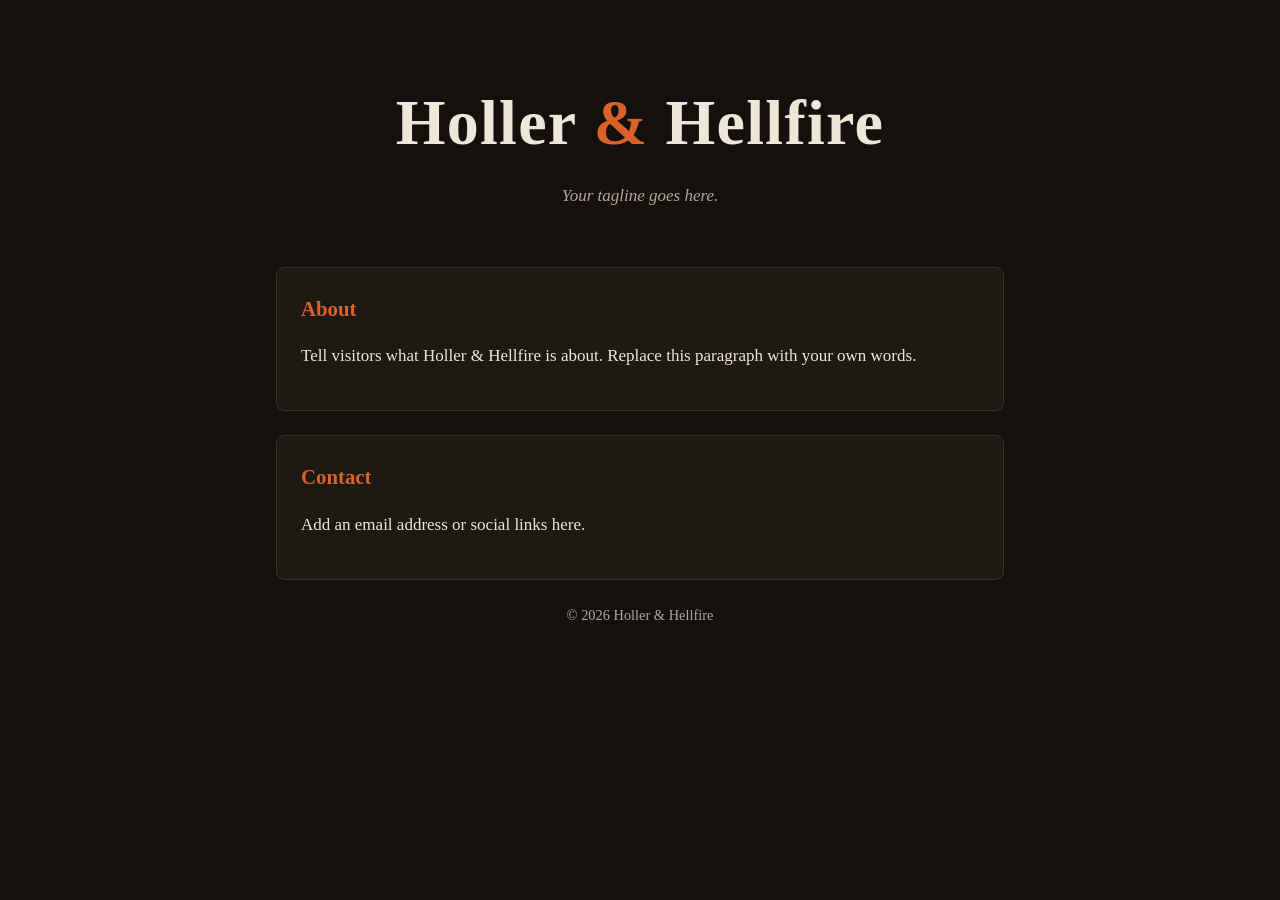
==== index.html @ 9d5f8505 "Add starter site for GitHub Pages The repository was empty, so there was nothing for GitHub Pages to" ====
<!doctype html>
<html lang="en">
<head>
  <meta charset="utf-8">
  <meta name="viewport" content="width=device-width, initial-scale=1">
  <title>Holler &amp; Hellfire</title>
  <meta name="description" content="Holler &amp; Hellfire">
  <style>
    :root {
      --bg: #14100d;
      --surface: #1f1914;
      --text: #efe6da;
      --muted: #b5a796;
      --accent: #d9622b;
      --border: #3a2f26;
    }
    * { box-sizing: border-box; }
    body {
      margin: 0;
      background: var(--bg);
      color: var(--text);
      font: 17px/1.6 Georgia, "Times New Roman", serif;
    }
    header, main, footer {
      max-width: 760px;
      margin: 0 auto;
      padding: 0 16px;
    }
    header { padding-top: 72px; padding-bottom: 40px; text-align: center; }
    h1 {
      margin: 0;
      font-size: clamp(2.4rem, 8vw, 4rem);
      letter-spacing: 0.02em;
    }
    h1 span { color: var(--accent); }
    .tagline { color: var(--muted); font-style: italic; margin-top: 8px; }
    section {
      background: var(--surface);
      border: 1px solid var(--border);
      border-radius: 8px;
      padding: 24px;
      margin-bottom: 24px;
    }
    h2 { margin-top: 0; color: var(--accent); font-size: 1.3rem; }
    a { color: var(--accent); }
    footer { color: var(--muted); font-size: 0.9rem; text-align: center; padding-bottom: 48px; }
  </style>
</head>
<body>
  <header>
    <h1>Holler <span>&amp;</span> Hellfire</h1>
    <p class="tagline">Your tagline goes here.</p>
  </header>

  <main>
    <section id="about">
      <h2>About</h2>
      <p>Tell visitors what Holler &amp; Hellfire is about. Replace this paragraph with your own words.</p>
    </section>

    <section id="contact">
      <h2>Contact</h2>
      <p>Add an email address or social links here.</p>
    </section>
  </main>

  <footer>
    &copy; <span id="year"></span> Holler &amp; Hellfire
  </footer>
  <script>document.getElementById('year').textContent = new Date().getFullYear();</script>
</body>
</html>
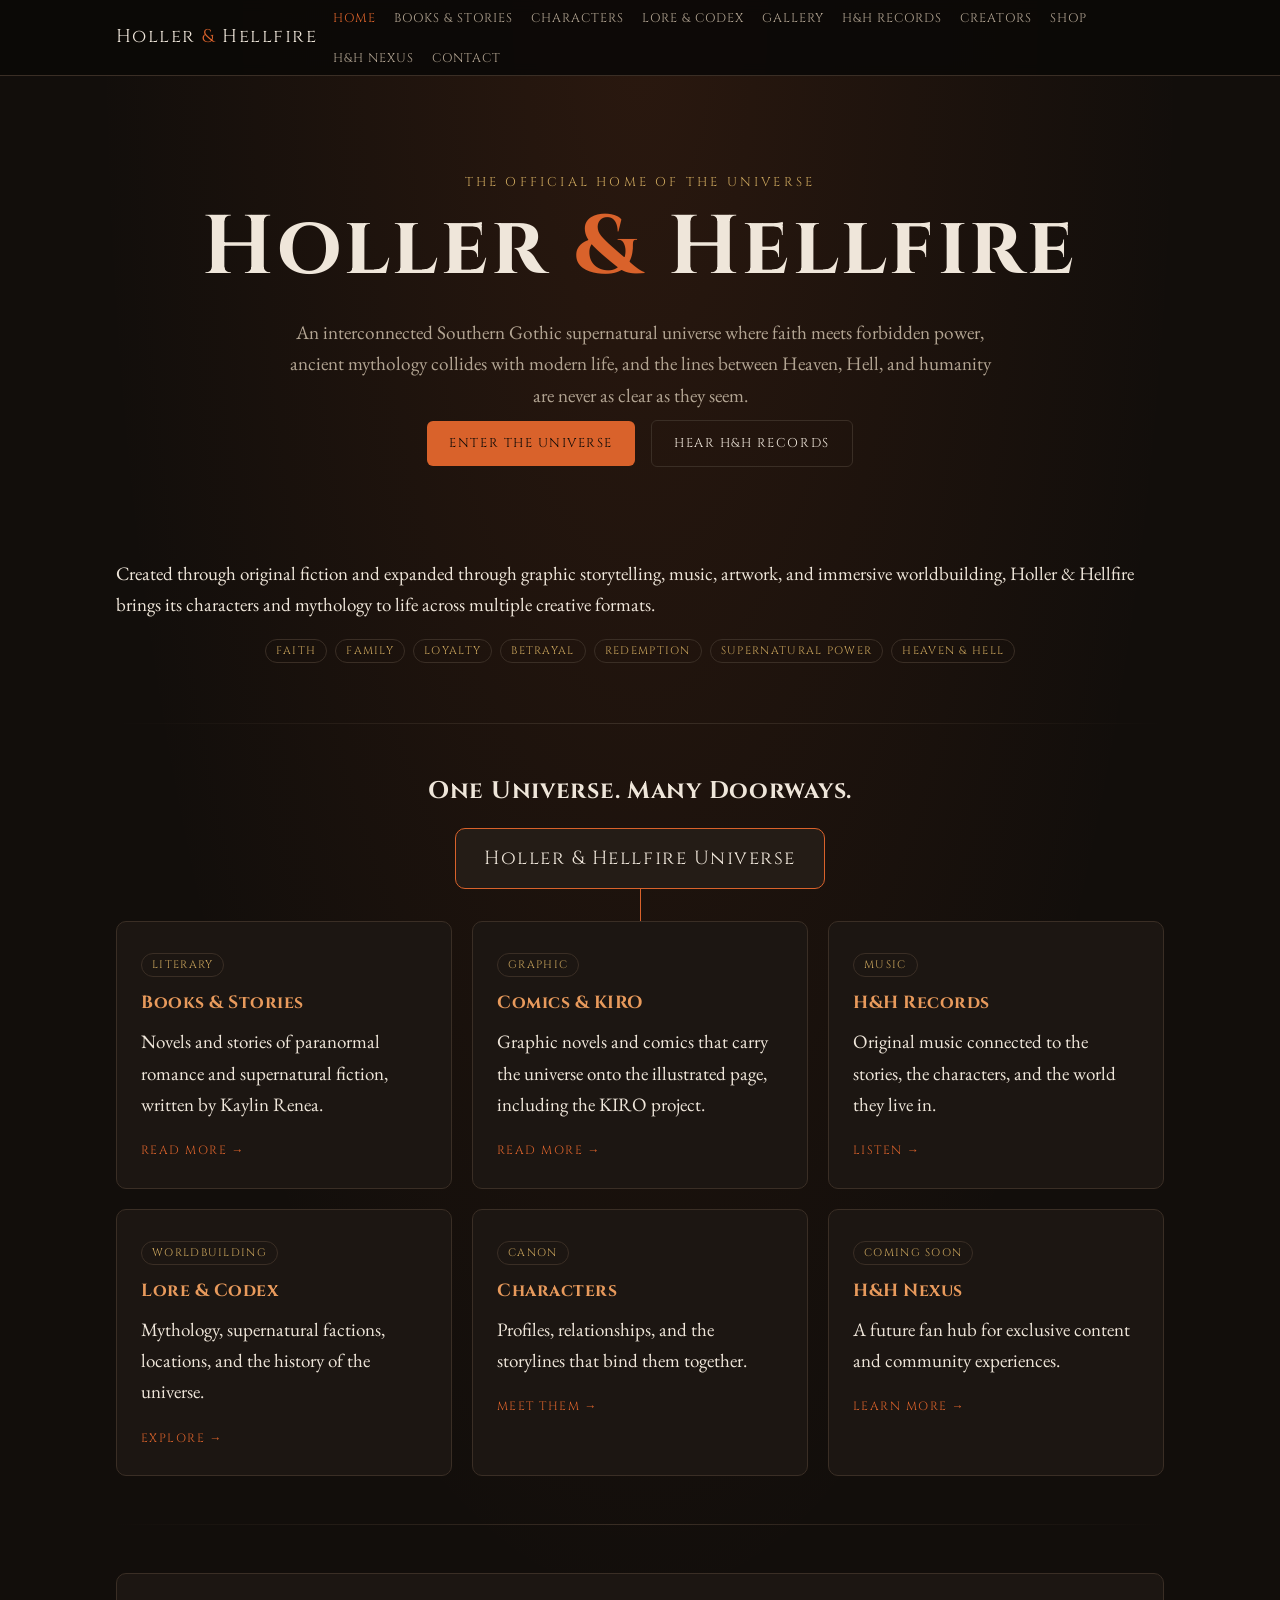
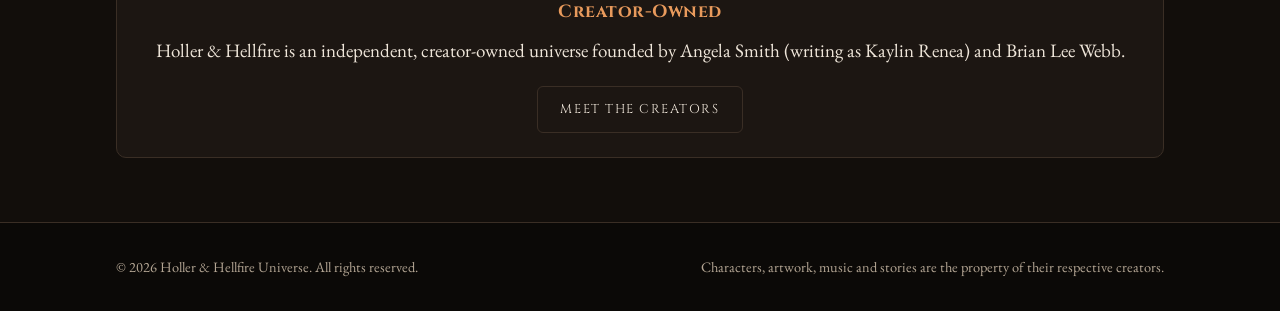
==== commit fd93d457: "Build multi-page Holler & Hellfire Universe site Ten pages presenting Holler & Hellfire as the umbre" ====
--- a/index.html
+++ b/index.html
@@ -3,70 +3,125 @@
 <head>
   <meta charset="utf-8">
   <meta name="viewport" content="width=device-width, initial-scale=1">
-  <title>Holler &amp; Hellfire</title>
-  <meta name="description" content="Holler &amp; Hellfire">
-  <style>
-    :root {
-      --bg: #14100d;
-      --surface: #1f1914;
-      --text: #efe6da;
-      --muted: #b5a796;
-      --accent: #d9622b;
-      --border: #3a2f26;
-    }
-    * { box-sizing: border-box; }
-    body {
-      margin: 0;
-      background: var(--bg);
-      color: var(--text);
-      font: 17px/1.6 Georgia, "Times New Roman", serif;
-    }
-    header, main, footer {
-      max-width: 760px;
-      margin: 0 auto;
-      padding: 0 16px;
-    }
-    header { padding-top: 72px; padding-bottom: 40px; text-align: center; }
-    h1 {
-      margin: 0;
-      font-size: clamp(2.4rem, 8vw, 4rem);
-      letter-spacing: 0.02em;
-    }
-    h1 span { color: var(--accent); }
-    .tagline { color: var(--muted); font-style: italic; margin-top: 8px; }
-    section {
-      background: var(--surface);
-      border: 1px solid var(--border);
-      border-radius: 8px;
-      padding: 24px;
-      margin-bottom: 24px;
-    }
-    h2 { margin-top: 0; color: var(--accent); font-size: 1.3rem; }
-    a { color: var(--accent); }
-    footer { color: var(--muted); font-size: 0.9rem; text-align: center; padding-bottom: 48px; }
-  </style>
+  <title>Holler &amp; Hellfire Universe</title>
+  <meta name="description" content="Holler &amp; Hellfire is an interconnected Southern Gothic supernatural universe where faith meets forbidden power, across books, comics, music and art.">
+  <meta property="og:title" content="Holler &amp; Hellfire Universe">
+  <meta property="og:description" content="Holler &amp; Hellfire is an interconnected Southern Gothic supernatural universe where faith meets forbidden power, across books, comics, music and art.">
+  <link rel="preconnect" href="https://fonts.googleapis.com">
+  <link rel="preconnect" href="https://fonts.gstatic.com" crossorigin>
+  <link href="https://fonts.googleapis.com/css2?family=Cinzel:wght@400;600&family=EB+Garamond:ital@0;1&display=swap" rel="stylesheet">
+  <link rel="stylesheet" href="assets/style.css">
 </head>
 <body>
-  <header>
-    <h1>Holler <span>&amp;</span> Hellfire</h1>
-    <p class="tagline">Your tagline goes here.</p>
+  <header class="site-header">
+    <div class="wrap">
+      <a class="brand" href="index.html">Holler <span>&amp;</span> Hellfire</a>
+      <button class="nav-toggle" aria-controls="site-nav" aria-expanded="false">Menu</button>
+      <nav class="site-nav" id="site-nav" aria-label="Main">
+        <ul>
+          <li><a href="index.html" aria-current="page">Home</a></li>
+          <li><a href="books.html">Books &amp; Stories</a></li>
+          <li><a href="characters.html">Characters</a></li>
+          <li><a href="lore.html">Lore &amp; Codex</a></li>
+          <li><a href="gallery.html">Gallery</a></li>
+          <li><a href="records.html">H&amp;H Records</a></li>
+          <li><a href="creators.html">Creators</a></li>
+          <li><a href="shop.html">Shop</a></li>
+          <li><a href="nexus.html">H&amp;H Nexus</a></li>
+          <li><a href="contact.html">Contact</a></li>
+        </ul>
+      </nav>
+    </div>
   </header>
 
   <main>
-    <section id="about">
-      <h2>About</h2>
-      <p>Tell visitors what Holler &amp; Hellfire is about. Replace this paragraph with your own words.</p>
+    <section class="hero">
+      <div class="wrap">
+        <p class="eyebrow">The Official Home of the Universe</p>
+        <h1>Holler <span>&amp;</span> Hellfire</h1>
+        <p class="lede">An interconnected Southern Gothic supernatural universe where faith meets
+          forbidden power, ancient mythology collides with modern life, and the lines between
+          Heaven, Hell, and humanity are never as clear as they seem.</p>
+        <a class="button" href="lore.html">Enter the Universe</a>
+        <a class="button ghost" href="records.html">Hear H&amp;H Records</a>
+      </div>
     </section>
 
-    <section id="contact">
-      <h2>Contact</h2>
-      <p>Add an email address or social links here.</p>
-    </section>
+    <div class="wrap">
+      <p>Created through original fiction and expanded through graphic storytelling, music,
+        artwork, and immersive worldbuilding, Holler &amp; Hellfire brings its characters and
+        mythology to life across multiple creative formats.</p>
+
+      <div class="themes" aria-label="Themes">
+        <span class="tag">Faith</span><span class="tag">Family</span><span class="tag">Loyalty</span>
+        <span class="tag">Betrayal</span><span class="tag">Redemption</span>
+        <span class="tag">Supernatural Power</span><span class="tag">Heaven &amp; Hell</span>
+      </div>
+
+      <hr class="divider">
+
+      <section class="umbrella" aria-labelledby="one-universe">
+        <h2 id="one-universe">One Universe. Many Doorways.</h2>
+        <div class="root">Holler &amp; Hellfire Universe</div>
+        <div class="stem"></div>
+      </section>
+
+      <div class="grid">
+        <a class="card" href="books.html">
+          <span class="tag">Literary</span>
+          <h3>Books &amp; Stories</h3>
+          <p>Novels and stories of paranormal romance and supernatural fiction, written by Kaylin Renea.</p>
+          <span class="more">Read more &rarr;</span>
+        </a>
+        <a class="card" href="books.html#kiro">
+          <span class="tag">Graphic</span>
+          <h3>Comics &amp; KIRO</h3>
+          <p>Graphic novels and comics that carry the universe onto the illustrated page, including the KIRO project.</p>
+          <span class="more">Read more &rarr;</span>
+        </a>
+        <a class="card" href="records.html">
+          <span class="tag">Music</span>
+          <h3>H&amp;H Records</h3>
+          <p>Original music connected to the stories, the characters, and the world they live in.</p>
+          <span class="more">Listen &rarr;</span>
+        </a>
+        <a class="card" href="lore.html">
+          <span class="tag">Worldbuilding</span>
+          <h3>Lore &amp; Codex</h3>
+          <p>Mythology, supernatural factions, locations, and the history of the universe.</p>
+          <span class="more">Explore &rarr;</span>
+        </a>
+        <a class="card" href="characters.html">
+          <span class="tag">Canon</span>
+          <h3>Characters</h3>
+          <p>Profiles, relationships, and the storylines that bind them together.</p>
+          <span class="more">Meet them &rarr;</span>
+        </a>
+        <a class="card" href="nexus.html">
+          <span class="tag">Coming Soon</span>
+          <h3>H&amp;H Nexus</h3>
+          <p>A future fan hub for exclusive content and community experiences.</p>
+          <span class="more">Learn more &rarr;</span>
+        </a>
+      </div>
+
+      <hr class="divider">
+
+      <section class="card" style="text-align:center">
+        <h3>Creator-Owned</h3>
+        <p>Holler &amp; Hellfire is an independent, creator-owned universe founded by
+          Angela Smith (writing as Kaylin Renea) and Brian Lee Webb.</p>
+        <a class="button ghost" href="creators.html">Meet the Creators</a>
+      </section>
+    </div>
   </main>
 
-  <footer>
-    &copy; <span id="year"></span> Holler &amp; Hellfire
+  <footer class="site-footer">
+    <div class="wrap">
+      <span>&copy; <span id="year"></span> Holler &amp; Hellfire Universe. All rights reserved.</span>
+      <span>Characters, artwork, music and stories are the property of their respective creators.</span>
+    </div>
   </footer>
-  <script>document.getElementById('year').textContent = new Date().getFullYear();</script>
+  <script src="assets/site.js"></script>
 </body>
 </html>
--- a/assets/style.css
+++ b/assets/style.css
@@ -0,0 +1,300 @@
+:root {
+  --bg: #120e0b;
+  --bg-deep: #0b0907;
+  --surface: #1c1612;
+  --surface-2: #241c16;
+  --text: #efe6da;
+  --muted: #b3a593;
+  --accent: #d9622b;
+  --accent-soft: #e89a5c;
+  --gold: #c9a45c;
+  --border: #3a2e25;
+  --radius: 10px;
+  --max: 1080px;
+  --font-display: "Cinzel", "Trajan Pro", Georgia, serif;
+  --font-body: "EB Garamond", Georgia, "Times New Roman", serif;
+}
+
+* { box-sizing: border-box; }
+
+html { scroll-behavior: smooth; }
+
+body {
+  margin: 0;
+  background:
+    radial-gradient(ellipse at top, rgba(217, 98, 43, 0.12), transparent 60%),
+    var(--bg);
+  color: var(--text);
+  font: 19px/1.65 var(--font-body);
+  min-height: 100vh;
+  display: flex;
+  flex-direction: column;
+}
+
+a { color: var(--accent-soft); }
+a:hover { color: var(--accent); }
+
+img { max-width: 100%; display: block; }
+
+.wrap { max-width: var(--max); margin: 0 auto; padding: 0 16px; width: 100%; }
+
+/* ---------- Header / nav ---------- */
+
+.site-header {
+  position: sticky;
+  top: 0;
+  z-index: 10;
+  background: rgba(11, 9, 7, 0.92);
+  backdrop-filter: blur(6px);
+  border-bottom: 1px solid var(--border);
+}
+
+.site-header .wrap {
+  display: flex;
+  align-items: center;
+  justify-content: space-between;
+  gap: 16px;
+  min-height: 64px;
+}
+
+.brand {
+  font-family: var(--font-display);
+  font-size: 1.15rem;
+  letter-spacing: 0.08em;
+  color: var(--text);
+  text-decoration: none;
+  white-space: nowrap;
+}
+.brand span { color: var(--accent); }
+
+.nav-toggle {
+  display: none;
+  background: none;
+  border: 1px solid var(--border);
+  color: var(--text);
+  border-radius: 6px;
+  padding: 6px 12px;
+  font: inherit;
+  font-size: 0.95rem;
+  cursor: pointer;
+}
+
+.site-nav ul {
+  list-style: none;
+  margin: 0;
+  padding: 0;
+  display: flex;
+  flex-wrap: wrap;
+  gap: 4px 18px;
+}
+
+.site-nav a {
+  color: var(--muted);
+  text-decoration: none;
+  font-family: var(--font-display);
+  font-size: 0.78rem;
+  letter-spacing: 0.08em;
+  text-transform: uppercase;
+  padding: 6px 0;
+  display: inline-block;
+}
+.site-nav a:hover,
+.site-nav a[aria-current="page"] { color: var(--accent); }
+
+@media (max-width: 1100px) {
+  .nav-toggle { display: block; }
+  .site-nav {
+    display: none;
+    position: absolute;
+    top: 64px;
+    left: 0;
+    right: 0;
+    background: var(--bg-deep);
+    border-bottom: 1px solid var(--border);
+  }
+  .site-nav.open { display: block; }
+  .site-nav ul { flex-direction: column; padding: 8px 16px 16px; gap: 0; }
+  .site-nav a { padding: 10px 0; font-size: 0.9rem; }
+}
+
+/* ---------- Page structure ---------- */
+
+main { flex: 1; padding-bottom: 64px; }
+
+.hero {
+  text-align: center;
+  padding: 96px 0 72px;
+}
+.hero .eyebrow,
+.page-head .eyebrow {
+  font-family: var(--font-display);
+  color: var(--gold);
+  letter-spacing: 0.25em;
+  text-transform: uppercase;
+  font-size: 0.8rem;
+  margin: 0 0 12px;
+}
+.hero h1 {
+  font-family: var(--font-display);
+  font-size: clamp(2.6rem, 9vw, 5.2rem);
+  line-height: 1.05;
+  margin: 0;
+  letter-spacing: 0.04em;
+}
+.hero h1 span { color: var(--accent); }
+.hero .lede {
+  max-width: 720px;
+  margin: 24px auto 0;
+  font-size: 1.2rem;
+  color: var(--muted);
+}
+
+.page-head { padding: 64px 0 32px; }
+.page-head h1 {
+  font-family: var(--font-display);
+  font-size: clamp(2rem, 6vw, 3.2rem);
+  margin: 0;
+  letter-spacing: 0.03em;
+}
+.page-head p.intro { color: var(--muted); max-width: 760px; font-size: 1.12rem; }
+
+h2, h3 { font-family: var(--font-display); letter-spacing: 0.03em; }
+h2 { font-size: 1.5rem; margin: 48px 0 16px; color: var(--text); }
+h3 { font-size: 1.1rem; margin: 0 0 8px; color: var(--accent-soft); }
+
+.divider {
+  border: 0;
+  height: 1px;
+  background: linear-gradient(90deg, transparent, var(--border), transparent);
+  margin: 48px 0;
+}
+
+/* ---------- Cards & grids ---------- */
+
+.grid {
+  display: grid;
+  gap: 20px;
+  grid-template-columns: repeat(auto-fill, minmax(260px, 1fr));
+}
+
+.card {
+  background: var(--surface);
+  border: 1px solid var(--border);
+  border-radius: var(--radius);
+  padding: 24px;
+}
+.card p { margin: 0 0 12px; }
+.card p:last-child { margin-bottom: 0; }
+
+a.card {
+  color: inherit;
+  text-decoration: none;
+  transition: border-color 0.2s, transform 0.2s;
+  display: block;
+}
+a.card:hover { border-color: var(--accent); transform: translateY(-2px); }
+a.card .more {
+  font-family: var(--font-display);
+  font-size: 0.75rem;
+  letter-spacing: 0.12em;
+  text-transform: uppercase;
+  color: var(--accent);
+}
+
+.tag {
+  display: inline-block;
+  font-family: var(--font-display);
+  font-size: 0.68rem;
+  letter-spacing: 0.12em;
+  text-transform: uppercase;
+  color: var(--gold);
+  border: 1px solid var(--border);
+  border-radius: 999px;
+  padding: 2px 10px;
+  margin-bottom: 12px;
+}
+
+/* Placeholder blocks: content the creators still need to supply */
+.placeholder {
+  border: 1px dashed var(--border);
+  border-radius: var(--radius);
+  padding: 24px;
+  color: var(--muted);
+  background: rgba(28, 22, 18, 0.5);
+  font-style: italic;
+}
+
+.frame {
+  aspect-ratio: 3 / 4;
+  border: 1px dashed var(--border);
+  border-radius: var(--radius);
+  display: grid;
+  place-items: center;
+  color: var(--muted);
+  font-size: 0.95rem;
+  text-align: center;
+  padding: 16px;
+  background: var(--surface);
+}
+
+.credit { font-size: 0.9rem; color: var(--muted); margin-top: 8px; }
+
+/* Umbrella diagram on home */
+.umbrella { text-align: center; }
+.umbrella .root {
+  display: inline-block;
+  font-family: var(--font-display);
+  border: 1px solid var(--accent);
+  border-radius: var(--radius);
+  padding: 14px 28px;
+  letter-spacing: 0.08em;
+  background: var(--surface-2);
+}
+.umbrella .stem {
+  width: 1px;
+  height: 32px;
+  background: var(--accent);
+  margin: 0 auto;
+}
+
+.themes {
+  display: flex;
+  flex-wrap: wrap;
+  gap: 8px;
+  justify-content: center;
+  margin-top: 16px;
+}
+
+.button {
+  display: inline-block;
+  font-family: var(--font-display);
+  font-size: 0.8rem;
+  letter-spacing: 0.12em;
+  text-transform: uppercase;
+  text-decoration: none;
+  color: var(--bg-deep);
+  background: var(--accent);
+  border-radius: 6px;
+  padding: 12px 22px;
+  margin: 8px 6px 0;
+}
+.button:hover { background: var(--accent-soft); color: var(--bg-deep); }
+.button.ghost { background: transparent; color: var(--text); border: 1px solid var(--border); }
+.button.ghost:hover { border-color: var(--accent); color: var(--accent); }
+
+/* ---------- Footer ---------- */
+
+.site-footer {
+  border-top: 1px solid var(--border);
+  background: var(--bg-deep);
+  color: var(--muted);
+  font-size: 0.9rem;
+  padding: 32px 0;
+}
+.site-footer .wrap {
+  display: flex;
+  flex-wrap: wrap;
+  gap: 12px 24px;
+  justify-content: space-between;
+}
+.site-footer a { color: var(--muted); }
